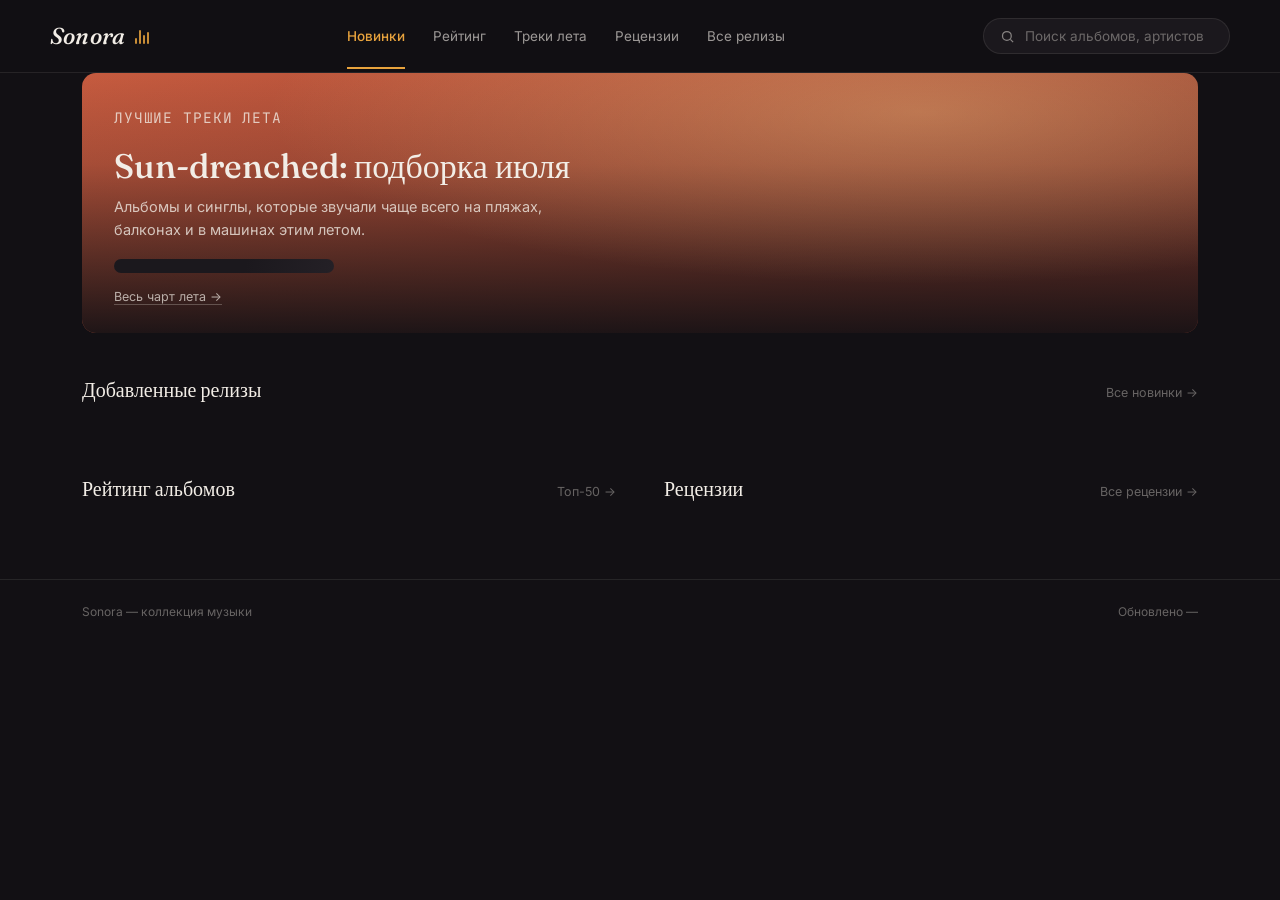
==== index.html @ 5620e212 "Enhance modal structure and click functionality Added a new modal header layout and improved modal f" ====
<!DOCTYPE html>
<html lang="ru">
<head>
<meta charset="UTF-8">
<meta name="viewport" content="width=device-width, initial-scale=1.0">
<title>Sonora — коллекция музыки</title>
<link rel="preconnect" href="https://fonts.googleapis.com">
<link rel="preconnect" href="https://fonts.gstatic.com" crossorigin>
<link href="https://fonts.googleapis.com/css2?family=Fraunces:ital,opsz,wght@0,9..144,400;0,9..144,500;0,9..144,600;1,9..144,500&family=Inter:wght@400;500;600&family=JetBrains+Mono:wght@400;500&display=swap" rel="stylesheet">
<link rel="stylesheet" href="modal.css">
  <style>
  :root{
    --bg: #121014;
    --surface-1: #1b181d;
    --surface-2: #242026;
    --border: rgba(242,237,230,0.09);
    --border-strong: rgba(242,237,230,0.16);
    --text: #f2ede6;
    --text-secondary: rgba(242,237,230,0.62);
    --text-muted: rgba(242,237,230,0.38);
    --accent: #e8a33d;
    --accent-soft: rgba(232,163,61,0.14);
    --coral: linear-gradient(150deg,#c65b3f 0%,#8a3a2c 100%);
    --teal: linear-gradient(150deg,#2f7a72 0%,#1c4a45 100%);
    --pink: linear-gradient(150deg,#b5566f 0%,#732f42 100%);
    --amber: linear-gradient(150deg,#d99a3d 0%,#8c5c1d 100%);
    --green: linear-gradient(150deg,#5c8a4a 0%,#33502a 100%);
    --plum: linear-gradient(150deg,#6b5a9e 0%,#3d3162 100%);
    --radius: 14px;
    --radius-sm: 8px;
  }

  *{box-sizing:border-box;}
  html{scroll-behavior:smooth;}
  body{
    margin:0;
    background:var(--bg);
    color:var(--text);
    font-family:'Inter',sans-serif;
    -webkit-font-smoothing:antialiased;
  }
  a{color:inherit;text-decoration:none;}
  button{font-family:inherit;}
  :focus-visible{outline:2px solid var(--accent); outline-offset:2px; border-radius:4px;}

  .wrap{max-width:1180px;margin:0 auto;padding:0 32px;}

  /* ---------- Header ---------- */
  header{
    position:sticky; top:0; z-index:20;
    background:rgba(18,16,20,0.86);
    backdrop-filter:blur(10px);
    border-bottom:1px solid var(--border);
  }
  .header-inner{
    display:flex; align-items:center; justify-content:space-between;
    padding:18px 0;
  }
  .logo{
    display:flex; align-items:baseline; gap:10px;
  }
  .logo-mark{
    font-family:'Fraunces',serif; font-style:italic; font-weight:500;
    font-size:23px; letter-spacing:0.01em;
  }
  .logo-wave{
    display:flex; align-items:flex-end; gap:2px; height:14px; opacity:0.85;
  }
  .logo-wave span{
    width:2px; background:var(--accent); border-radius:2px;
    animation:wave 1.8s ease-in-out infinite;
  }
  .logo-wave span:nth-child(1){height:40%; animation-delay:0s;}
  .logo-wave span:nth-child(2){height:100%; animation-delay:0.2s;}
  .logo-wave span:nth-child(3){height:65%; animation-delay:0.4s;}
  .logo-wave span:nth-child(4){height:85%; animation-delay:0.6s;}
  @keyframes wave{
    0%,100%{transform:scaleY(0.6);}
    50%{transform:scaleY(1);}
  }
  @media (prefers-reduced-motion:reduce){
    .logo-wave span{animation:none;}
  }

  nav{display:flex; gap:28px;}
  nav a{
    font-size:13.5px; color:var(--text-secondary);
    padding:6px 0; position:relative;
    transition:color 0.2s ease;
  }
  nav a:hover{color:var(--text);}
  nav a.active{color:var(--accent); font-weight:500;}
  nav a.active::after{
    content:''; position:absolute; left:0; right:0; bottom:-19px;
    height:2px; background:var(--accent);
  }

  .search{
    display:flex; align-items:center; gap:8px;
    background:var(--surface-1); border:1px solid var(--border);
    border-radius:999px; padding:8px 16px;
    transition:border-color 0.2s ease;
  }
  .search:focus-within{border-color:var(--border-strong);}
  .search svg{flex-shrink:0; opacity:0.5;}
  .search input{
    border:none; background:none; outline:none;
    color:var(--text); font-family:'Inter',sans-serif; font-size:13.5px;
    width:190px;
  }
  .search input::placeholder{color:var(--text-muted);}

  /* ---------- Hero banner ---------- */
  main{padding:36px 0 80px;}
  .hero{
    position:relative; border-radius:var(--radius); overflow:hidden;
    background:var(--coral);
    min-height:260px;
    display:flex; align-items:flex-end;
    margin-bottom:44px;
  }
  .hero::before{
    content:''; position:absolute; inset:0;
    background:
      radial-gradient(ellipse at 75% 15%, rgba(255,214,140,0.35), transparent 55%),
      linear-gradient(0deg, rgba(18,16,20,0.92) 0%, rgba(18,16,20,0.15) 65%, transparent 100%);
  }
  .hero-content{position:relative; padding:28px 32px; max-width:560px;}
  .eyebrow{
    font-family:'JetBrains Mono',monospace; font-size:11px; letter-spacing:0.06em;
    text-transform:uppercase; color:var(--accent); margin:0 0 10px;
  }
  .hero h1{
    font-family:'Fraunces',serif; font-weight:500; font-size:34px;
    line-height:1.15; margin:0 0 10px;
  }
  .hero p{
    font-size:14.5px; color:rgba(242,237,230,0.78); margin:0 0 18px; line-height:1.55;
  }
  .hero-track-list{
    display:flex; gap:18px; flex-wrap:wrap;
    font-family:'JetBrains Mono',monospace; font-size:11.5px; color:rgba(242,237,230,0.55);
  }
  .hero-track-list button{
    background:none; border:none; color:inherit; font:inherit; cursor:pointer; padding:0;
  }
  .hero-track-list button:hover{color:rgba(242,237,230,0.85);}
  .hero-link{
    display:inline-block; margin-top:16px;
    font-size:12.5px; color:rgba(242,237,230,0.7);
    border-bottom:1px solid rgba(242,237,230,0.25);
    transition:color 0.2s ease, border-color 0.2s ease;
  }
  .hero-link:hover{color:var(--accent); border-color:var(--accent);}

  /* ---------- Section headings ---------- */
  .section-head{
    display:flex; align-items:baseline; justify-content:space-between;
    margin-bottom:18px;
  }
  .section-head h2{
    font-family:'Fraunces',serif; font-weight:500; font-size:20px; margin:0;
  }
  .section-head a{
    font-size:12.5px; color:var(--text-muted);
    border-bottom:1px solid transparent;
  }
  .section-head a:hover{color:var(--text-secondary); border-color:var(--border-strong);}

  /* ---------- New releases grid ---------- */
  .releases{
    display:grid; grid-template-columns:repeat(5,1fr); gap:18px;
    margin-bottom:56px;
  }
  .release-card{
    position:relative; border-radius:var(--radius-sm); overflow:hidden;
    aspect-ratio:1/1.05;
    transition:transform 0.25s ease;
    cursor:pointer; border:none; padding:0; text-align:left; width:100%; display:block;
    background:var(--surface-1);
  }
  .release-card:hover{transform:translateY(-4px);}
  .release-card .cover{position:absolute; inset:0; background-size:cover; background-position:center;}
  .release-card .cover::after{
    content:''; position:absolute; inset:0;
    background:linear-gradient(0deg, rgba(0,0,0,0.75) 0%, transparent 55%);
  }
  .release-meta{
    position:absolute; left:0; right:0; bottom:0; padding:12px 14px; z-index:1;
  }
  .release-meta .title{font-size:13.5px; font-weight:500; margin:0;}
  .release-meta .artist{font-size:11.5px; color:rgba(242,237,230,0.65); margin:2px 0 0;}
  .release-tag{
    position:absolute; top:10px; left:10px; z-index:1;
    font-family:'JetBrains Mono',monospace; font-size:10px; text-transform:uppercase;
    letter-spacing:0.04em; background:rgba(18,16,20,0.55); backdrop-filter:blur(4px);
    padding:3px 8px; border-radius:999px; color:rgba(242,237,230,0.8);
  }

  /* ---------- Two-column: ratings + reviews ---------- */
  .split{display:grid; grid-template-columns:1fr 1fr; gap:48px;}

  .rank-list{list-style:none; margin:0; padding:0;}
  .rank-list li{
    display:flex; align-items:center; gap:14px;
    padding:14px 0; border-bottom:1px solid var(--border);
  }
  .rank-list li:last-child{border-bottom:none;}
  .rank-list li{cursor:pointer;}
  .rank-num{
    font-family:'JetBrains Mono',monospace; font-size:13px; color:var(--text-muted);
    width:20px; flex-shrink:0;
  }
  .rank-info{flex:1; min-width:0;}
  .rank-info .title{font-size:13.5px; font-weight:500; margin:0;}
  .rank-info .artist{font-size:12px; color:var(--text-muted); margin:2px 0 0;}
  .rank-score{
    font-family:'JetBrains Mono',monospace; font-size:13px; color:var(--accent); font-weight:500;
  }

  .review{
    display:flex; gap:16px; padding:16px 0; border-bottom:1px solid var(--border);
    cursor:pointer;
  }
  .review:last-child{border-bottom:none;}
  .review-cover{
    width:76px; height:76px; border-radius:var(--radius-sm); flex-shrink:0;
    background-size:cover; background-position:center;
  }
  .review-body .title{font-size:13.5px; font-weight:500; margin:0 0 6px;}
  .review-body p{
    font-size:12.5px; color:var(--text-secondary); line-height:1.6; margin:0;
  }

  /* ---------- Star rating (0-10 scale, 10 stars) ---------- */
  .stars{display:inline-flex; gap:2px; vertical-align:middle;}
  .stars .star{
    position:relative; width:12px; height:12px; flex-shrink:0;
  }
  .stars .star svg{position:absolute; inset:0; width:100%; height:100%;}
  .stars .star .empty{color:var(--border-strong); fill:none; stroke:currentColor; stroke-width:1.5;}
  .stars .star .fill{color:var(--accent); fill:currentColor; overflow:hidden;
    clip-path:inset(0 calc(100% - var(--fill,0%)) 0 0);
  }
  .stars.lg .star{width:17px; height:17px;}
  .rating-num{font-family:'JetBrains Mono',monospace; font-size:12px; color:var(--text-secondary); margin-left:6px;}

  /* ---------- Loading / empty states ---------- */
  .skeleton{
    background:linear-gradient(100deg, var(--surface-1) 30%, var(--surface-2) 50%, var(--surface-1) 70%);
    background-size:200% 100%;
    animation:shimmer 1.4s ease-in-out infinite;
    border-radius:var(--radius-sm);
  }
  @keyframes shimmer{0%{background-position:200% 0;} 100%{background-position:-200% 0;}}
  @media (prefers-reduced-motion:reduce){.skeleton{animation:none;}}
  .state-msg{
    font-size:13px; color:var(--text-muted); padding:20px 0;
  }
  .state-msg.error{color:#d98a7a;}

  /* ---------- Detail modal ---------- */
  .modal-overlay{
    position:fixed; inset:0; z-index:50; background:rgba(10,9,11,0.7);
    backdrop-filter:blur(4px);
    display:flex; align-items:center; justify-content:center; padding:24px;
    opacity:0; pointer-events:none; transition:opacity 0.2s ease;
  }
  .modal-overlay.open{opacity:1; pointer-events:auto;}
  .modal{
    background:var(--surface-1); border:1px solid var(--border-strong);
    border-radius:var(--radius); max-width:560px; width:100%; max-height:85vh;
    overflow-y:auto; padding:0;
    transform:translateY(12px); transition:transform 0.2s ease;
  }
  .modal-overlay.open .modal{transform:translateY(0);}
  .modal-cover{height:180px; position:relative; background-size:cover; background-position:center;}
  .modal-cover::after{content:''; position:absolute; inset:0; background:linear-gradient(0deg, var(--surface-1) 0%, transparent 60%);}
  .modal-close{
    position:absolute; top:14px; right:14px; z-index:2;
    width:30px; height:30px; border-radius:50%; border:none;
    background:rgba(18,16,20,0.55); color:var(--text); cursor:pointer;
    display:flex; align-items:center; justify-content:center;
  }
  .modal-close:hover{background:rgba(18,16,20,0.8);}
  .modal-body{padding:6px 28px 28px;}
  .modal-tag{
    font-family:'JetBrains Mono',monospace; font-size:10.5px; text-transform:uppercase;
    letter-spacing:0.04em; color:var(--accent);
  }
  .modal-body h3{font-family:'Fraunces',serif; font-weight:500; font-size:24px; margin:6px 0 2px;}
  .modal-artist{font-size:13.5px; color:var(--text-secondary); margin:0 0 14px;}
  .modal-rating{display:flex; align-items:center; margin-bottom:20px;}
  .modal-section-title{
    font-family:'JetBrains Mono',monospace; font-size:11px; text-transform:uppercase;
    letter-spacing:0.05em; color:var(--text-muted); margin:22px 0 10px;
  }
  .modal-review{font-size:13.5px; color:var(--text-secondary); line-height:1.65; margin:0;}
  .track-list{list-style:none; margin:0; padding:0;}
  .track-list li{
    display:flex; align-items:center; gap:12px; padding:9px 0;
    border-bottom:1px solid var(--border); font-size:13px;
  }
  .track-list li:last-child{border-bottom:none;}
  .track-list .num{font-family:'JetBrains Mono',monospace; color:var(--text-muted); width:20px;}
  .track-list .t-title{flex:1;}
  .track-list .dur{font-family:'JetBrains Mono',monospace; color:var(--text-muted); font-size:12px;}

  footer{
    border-top:1px solid var(--border); padding:24px 0; margin-top:60px;
  }
  footer .wrap{
    display:flex; justify-content:space-between; align-items:center;
    font-size:12px; color:var(--text-muted);
  }

  /* ---------- Responsive ---------- */
  @media (max-width:1080px){
    .releases{grid-template-columns:repeat(3,1fr);}
  }
  @media (max-width:920px){
    .releases{grid-template-columns:repeat(2,1fr);}
    .split{grid-template-columns:1fr; gap:36px;}
    nav{display:none;}
    .search input{width:140px;}
    .hero h1{font-size:27px;}
  }
  @media (max-width:560px){
    .wrap{padding:0 18px;}
    .releases{grid-template-columns:repeat(2,1fr); gap:12px;}
    .hero-content{padding:20px;}
  }
</style>
</head>
<body>

<header>
  <div class="wrap header-inner">
    <div class="logo">
      <span class="logo-mark">Sonora</span>
      <span class="logo-wave" aria-hidden="true"><span></span><span></span><span></span><span></span></span>
    </div>
    <nav aria-label="Разделы сайта">
      <a href="#releases" class="active">Новинки</a>
      <a href="#rating">Рейтинг</a>
      <a href="summer.html">Треки лета</a>
      <a href="#reviews">Рецензии</a>
      <a href="releases.html">Все релизы</a>
    </nav>
    <div class="search" role="search">
      <svg width="15" height="15" viewBox="0 0 24 24" fill="none" stroke="currentColor" stroke-width="2"><circle cx="11" cy="11" r="7"/><line x1="21" y1="21" x2="16.65" y2="16.65"/></svg>
      <input type="text" id="search-input" placeholder="Поиск альбомов, артистов" autocomplete="off">
    </div>
  </div>
</header>

<main class="wrap">

  <section class="hero" id="summer">
    <div class="hero-content" id="hero-content">
      <p class="eyebrow">Лучшие треки лета</p>
      <h1>Sun-drenched: подборка июля</h1>
      <p>Альбомы и синглы, которые звучали чаще всего на пляжах, балконах и в машинах этим летом.</p>
      <div class="hero-track-list" id="hero-track-list">
        <span class="skeleton" style="width:220px;height:14px;display:block;"></span>
      </div>
      <a class="hero-link" href="summer.html">Весь чарт лета →</a>
    </div>
  </section>

  <section id="releases">
    <div class="section-head">
      <h2>Добавленные релизы</h2>
      <a href="releases.html" id="all-releases-link">Все новинки →</a>
    </div>
    <div class="releases" id="releases-grid">
      <!-- release cards injected by renderReleaseGrid() -->
    </div>
  </section>

  <section class="split">
    <div id="rating">
      <div class="section-head">
        <h2>Рейтинг альбомов</h2>
        <a href="#">Топ-50 →</a>
      </div>
      <ul class="rank-list" id="rank-list">
        <!-- ranking rows injected by renderRankList() -->
      </ul>
    </div>

    <div id="reviews">
      <div class="section-head">
        <h2>Рецензии</h2>
        <a href="#">Все рецензии →</a>
      </div>
      <div id="reviews-list">
        <!-- review rows injected by renderReviews() -->
      </div>
    </div>
  </section>

</main>

<footer>
  <div class="wrap">
    <span>Sonora — коллекция музыки</span>
    <span id="footer-updated">Обновлено —</span>
  </div>
</footer>

<!-- Detail modal -->
<div class="modal-overlay" id="modal-overlay">
  <div class="modal" role="dialog" aria-modal="true" aria-labelledby="modal-title">
    <button class="modal-close" id="modal-close" aria-label="Закрыть">
      <svg width="14" height="14" viewBox="0 0 24 24" fill="none" stroke="currentColor" stroke-width="2"><line x1="18" y1="6" x2="6" y2="18"/><line x1="6" y1="6" x2="18" y2="18"/></svg>
    </button>

    <!-- Новая шапка: квадратный постер слева, инфо справа -->
    <div class="modal-header-grid" id="modal-header-bg">
      <div class="modal-poster" id="modal-cover"></div>
      <div class="modal-info">
        <p class="modal-tag" id="modal-genre"></p>
        <h3 id="modal-title"></h3>
        <p class="modal-artist" id="modal-artist"></p>
        <div class="modal-rating" id="modal-rating"></div>
      </div>
    </div>

    <div class="modal-body">
      <div id="modal-tracks-section">
        <p class="modal-section-title">Треклист</p>
        <ul class="track-list" id="modal-tracks"></ul>
      </div>
      <div id="modal-review-section">
        <p class="modal-section-title">Рецензия</p>
        <p class="modal-review" id="modal-review"></p>
      </div>
    </div>
  </div>
</div>

<script type="module">
import { createClient } from 'https://esm.sh/@supabase/supabase-js@2';
// 1. Подключаем наш новый модуль
import { initModal, openModal, coverStyle, formatDuration, starsHTML } from './modal.js';

// 2. Инициализируем закрытие по клику/Escape
initModal();

// --- ВАЖНО: Удалите из файла старые реализации функций ---
// - THEME_GRADIENT
// - coverStyle()
// - formatDuration()
// - starsHTML()
// - openModal() / closeModal()
// - обработчики клика по #modal-close, Escape и т.д.

// Anon key is safe to expose client-side as long as RLS policies (schema.sql) only allow public SELECT
const SUPABASE_URL = 'https://xlavseqcmfiqbiheajea.supabase.co';
const SUPABASE_ANON_KEY = 'eyJhbGciOiJIUzI1NiIsInR5cCI6IkpXVCJ9.eyJpc3MiOiJzdXBhYmFzZSIsInJlZiI6InhsYXZzZXFjbWZpcWJpaGVhamVhIiwicm9sZSI6ImFub24iLCJpYXQiOjE3ODQ4OTc2ODgsImV4cCI6MjEwMDQ3MzY4OH0.Biwof0qcafViagViPddujVId4Q6nVguGCkoLJ0urdeE';

const supabase = createClient(SUPABASE_URL, SUPABASE_ANON_KEY);

// Reads from the `release_cards` view defined in schema.sql, which
// already joins artists and aggregates tracks as JSON — one round
// trip per section instead of N+1 queries.
const RELEASE_CARDS_VIEW = 'release_cards';


// In-memory cache of every release fetched so far, keyed by id,
// so the detail modal never needs a second round trip.
const releaseCache = new Map();

function cacheRelease(r){ releaseCache.set(r.id, r); return r; }


// Used in the "new releases" grid; tracklist + review + full rating open in the shared modal
function releaseCardHTML(release){
  return `
    <article class="release-card" data-id="${release.id}" tabindex="0" role="button"
             aria-label="${release.title} — ${release.artist}">
      <div class="cover" style="${coverStyle(release)}"></div>
      <span class="release-tag">${release.genre}</span>
      <div class="release-meta">
        <p class="title">${release.title}</p>
        <p class="artist">${release.artist}</p>
      </div>
    </article>`;
}

function rankRowHTML(release, index){
  return `
    <li data-id="${release.id}" tabindex="0" role="button">
      <span class="rank-num">${String(index + 1).padStart(2,'0')}</span>
      <div class="rank-info">
        <p class="title">${release.title}</p>
        <p class="artist">${release.artist}</p>
      </div>
      <span class="rank-score">${release.rating != null ? release.rating.toFixed(1) : '—'}</span>
    </li>`;
}

function reviewRowHTML(release){
  return `
    <div class="review" data-id="${release.id}" tabindex="0" role="button">
      <div class="review-cover" style="${coverStyle(release)}"></div>
      <div class="review-body">
        <p class="title">${release.title} — ${release.artist}</p>
        <p>${release.review}</p>
      </div>
    </div>`;
}


// Sorted by created_at (when added to the catalog), not release_date (when the album came out)
async function fetchLatestAdded(limit = 5){
  const { data, error } = await supabase
    .from(RELEASE_CARDS_VIEW)
    .select('*')
    .order('created_at', { ascending: false })
    .limit(limit);
  if (error) throw error;
  return data;
}

async function fetchTopRated(limit = 5){
  const { data, error } = await supabase
    .from(RELEASE_CARDS_VIEW)
    .select('*')
    .not('rating', 'is', null)
    .order('rating', { ascending: false })
    .limit(limit);
  if (error) throw error;
  return data;
}

async function fetchReviews(limit = 3){
  const { data, error } = await supabase
    .from(RELEASE_CARDS_VIEW)
    .select('*')
    .not('review', 'is', null)
    .order('release_date', { ascending: false })
    .limit(limit);
  if (error) throw error;
  return data;
}

async function fetchSummerPicks(){
  const { data, error } = await supabase
    .from(RELEASE_CARDS_VIEW)
    .select('*')
    .eq('is_summer_pick', true)
    .order('summer_pick_rank', { ascending: true });
  if (error) throw error;
  return data;
}

async function searchReleases(query){
  if (!query.trim()) return fetchLatestAdded(8);
  const { data, error } = await supabase
    .from(RELEASE_CARDS_VIEW)
    .select('*')
    .or(`title.ilike.%${query}%,artist.ilike.%${query}%`)
    .limit(12);
  if (error) throw error;
  return data;
}

// Render helpers per section, each tolerant of empty/error states
async function renderReleaseGrid(){
  const grid = document.getElementById('releases-grid');
  grid.innerHTML = Array.from({length:5}).map(() =>
    `<div class="skeleton" style="aspect-ratio:1/1.05"></div>`).join('');
  try {
    const releases = await fetchLatestAdded(5);
    releases.forEach(cacheRelease);
    grid.innerHTML = releases.length
      ? releases.map(releaseCardHTML).join('')
      : `<p class="state-msg">Пока нет релизов.</p>`;
  } catch (err){
    console.error(err);
    grid.innerHTML = `<p class="state-msg error">Не удалось загрузить релизы. Проверьте подключение к Supabase.</p>`;
  }
}

async function renderRankList(){
  const list = document.getElementById('rank-list');
  try {
    const releases = await fetchTopRated(5);
    releases.forEach(cacheRelease);
    list.innerHTML = releases.length
      ? releases.map(rankRowHTML).join('')
      : `<li class="state-msg">Пока нет оценённых альбомов.</li>`;
  } catch (err){
    console.error(err);
    list.innerHTML = `<li class="state-msg error">Не удалось загрузить рейтинг.</li>`;
  }
}

async function renderReviews(){
  const container = document.getElementById('reviews-list');
  try {
    const releases = await fetchReviews(3);
    releases.forEach(cacheRelease);
    container.innerHTML = releases.length
      ? releases.map(reviewRowHTML).join('')
      : `<p class="state-msg">Рецензий пока нет.</p>`;
  } catch (err){
    console.error(err);
    container.innerHTML = `<p class="state-msg error">Не удалось загрузить рецензии.</p>`;
  }
}

async function renderHero(){
  const list = document.getElementById('hero-track-list');
  try {
    const picks = await fetchSummerPicks();
    picks.forEach(cacheRelease);
    if (!picks.length){
      list.innerHTML = `<span class="state-msg">Подборка ещё формируется.</span>`;
      return;
    }
    const shown = picks.slice(0, 3);
    const rest = picks.length - shown.length;
    list.innerHTML = shown.map((p, i) =>
      `<button data-id="${p.id}">${String(i+1).padStart(2,'0')} ${p.summer_pick_label || p.title}</button>`
    ).join('') + (rest > 0 ? `<span>+${rest} трек${rest === 1 ? '' : 'ов'}</span>` : '');
  } catch (err){
    console.error(err);
    list.innerHTML = `<span class="state-msg error">Не удалось загрузить подборку.</span>`;
  }
}

// Re-renders the new-releases grid against query results
let searchDebounce;
document.getElementById('search-input').addEventListener('input', (e) => {
  clearTimeout(searchDebounce);
  const query = e.target.value;
  searchDebounce = setTimeout(async () => {
    const grid = document.getElementById('releases-grid');
    grid.innerHTML = Array.from({length:5}).map(() =>
      `<div class="skeleton" style="aspect-ratio:1/1.05"></div>`).join('');
    try {
      const results = await searchReleases(query);
      results.forEach(cacheRelease);
      document.querySelector('#releases .section-head h2').textContent =
        query.trim() ? `Результаты: «${query}»` : 'Добавленные релизы';
      grid.innerHTML = results.length
        ? results.map(releaseCardHTML).join('')
        : `<p class="state-msg">Ничего не найдено.</p>`;
    } catch (err){
      console.error(err);
      grid.innerHTML = `<p class="state-msg error">Ошибка поиска.</p>`;
    }
  }, 300);
});

// Boot: fetch every section in parallel
document.getElementById('footer-updated').textContent =
  `Обновлено ${new Date().toLocaleDateString('ru-RU', { day:'numeric', month:'long', year:'numeric' })}`;

Promise.all([
  renderHero(),
  renderReleaseGrid(),
  renderRankList(),
  renderReviews(),
]);
  // Открытие модального окна при клике на любой элемент с data-id
document.addEventListener('click', (e) => {
  const el = e.target.closest('[data-id]');
  if (!el) return;
  const release = releaseCache.get(el.dataset.id);
  if (release) openModal(release);
});
</script>

</body>
</html>
---- modal.css ----
/* modal.css — общие стили модального окна Sonora */

.modal-overlay {
  position: fixed; inset: 0; z-index: 50;
  background: rgba(10, 9, 11, 0.7);
  backdrop-filter: blur(4px);
  display: flex; align-items: center; justify-content: center; padding: 24px;
  opacity: 0; pointer-events: none; transition: opacity 0.2s ease;
}
.modal-overlay.open { opacity: 1; pointer-events: auto; }

.modal {
  background: var(--surface-1); border: 1px solid var(--border-strong);
  border-radius: var(--radius); max-width: 560px; width: 100%; max-height: 85vh;
  overflow-y: auto; padding: 0;
  transform: translateY(12px); transition: transform 0.2s ease;
}
.modal-overlay.open .modal { transform: translateY(0); }

/* Шапка в две колонки */
.modal-header-grid {
  display: flex; align-items: flex-end; gap: 24px;
  padding: 32px 28px 24px 28px; position: relative;
  background-size: cover; background-position: center;
  border-bottom: 1px solid var(--border);
}
.modal-header-grid::after {
  content: ''; position: absolute; inset: 0;
  background: linear-gradient(180deg, rgba(27,24,29,0.85) 0%, rgba(27,24,29,0.98) 100%);
  z-index: 0;
}
.modal-poster {
  width: 180px; height: 180px; border-radius: var(--radius-sm);
  flex-shrink: 0; background-size: cover; background-position: center;
  box-shadow: 0 8px 24px rgba(0,0,0,0.5); position: relative; z-index: 1;
}
.modal-info { position: relative; z-index: 1; display: flex; flex-direction: column; }

.modal-close {
  position: absolute; top: 14px; right: 14px; z-index: 10;
  width: 30px; height: 30px; border-radius: 50%; border: none;
  background: rgba(18,16,20,0.55); color: var(--text); cursor: pointer;
  display: flex; align-items: center; justify-content: center;
}
.modal-close:hover { background: rgba(18,16,20,0.8); }

.modal-body { padding: 10px 28px 28px; }
.modal-tag {
  font-family: 'JetBrains Mono', monospace; font-size: 10.5px;
  text-transform: uppercase; letter-spacing: 0.04em; color: var(--accent);
}
.modal-body h3 { font-family: 'Fraunces', serif; font-weight: 500; font-size: 24px; margin: 6px 0 2px; }
.modal-artist { font-size: 13.5px; color: var(--text-secondary); margin: 0 0 14px; }
.modal-rating { display: flex; align-items: center; margin-bottom: 20px; }
.modal-section-title {
  font-family: 'JetBrains Mono', monospace; font-size: 11px;
  text-transform: uppercase; letter-spacing: 0.05em; color: var(--text-muted); margin: 22px 0 10px;
}
.modal-review { font-size: 13.5px; color: var(--text-secondary); line-height: 1.65; margin: 0; }

.track-list { list-style: none; margin: 0; padding: 0; }
.track-list li {
  display: flex; align-items: center; gap: 12px; padding: 9px 0;
  border-bottom: 1px solid var(--border); font-size: 13px;
}
.track-list li:last-child { border-bottom: none; }
.track-list .num { font-family: 'JetBrains Mono', monospace; color: var(--text-muted); width: 20px; }
.track-list .t-title { flex: 1; }
.track-list .dur { font-family: 'JetBrains Mono', monospace; color: var(--text-muted); font-size: 12px; }

@media (max-width: 600px) {
  .modal-header-grid { flex-direction: column; align-items: center; text-align: center; padding: 36px 20px 20px; }
  .modal-poster { width: 160px; height: 160px; }
  .modal-rating { justify-content: center; }
}
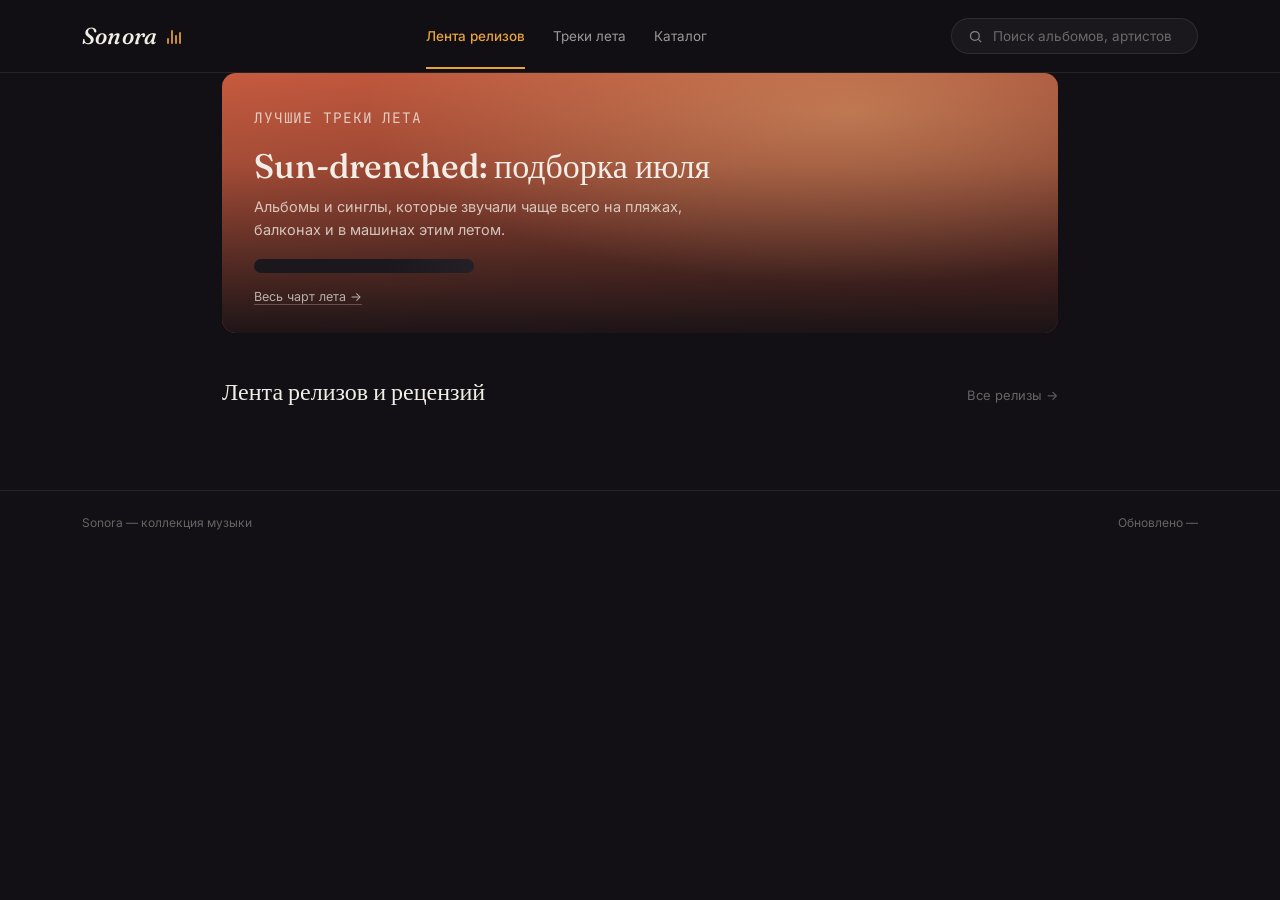
==== commit bd28327f: "Refactor blog feed layout and styles Updated layout styles for blog feed and modified HTML structure" ====
--- a/index.html
+++ b/index.html
@@ -1,6 +1,7 @@
 <!DOCTYPE html>
 <html lang="ru">
 <head>
+<link rel="icon" href="data:image/svg+xml,<svg xmlns='http://www.w3.org/2000/svg' viewBox='0 0 100 100'><text x='50' y='75' font-size='80' font-family='Georgia,serif' font-weight='bold' fill='%2334D399' text-anchor='middle'>S</text></svg>">
 <meta charset="UTF-8">
 <meta name="viewport" content="width=device-width, initial-scale=1.0">
 <title>Sonora — коллекция музыки</title>
@@ -8,7 +9,7 @@
 <link rel="preconnect" href="https://fonts.gstatic.com" crossorigin>
 <link href="https://fonts.googleapis.com/css2?family=Fraunces:ital,opsz,wght@0,9..144,400;0,9..144,500;0,9..144,600;1,9..144,500&family=Inter:wght@400;500;600&family=JetBrains+Mono:wght@400;500&display=swap" rel="stylesheet">
 <link rel="stylesheet" href="modal.css">
-  <style>
+<style>
   :root{
     --bg: #121014;
     --surface-1: #1b181d;
@@ -43,7 +44,7 @@
   button{font-family:inherit;}
   :focus-visible{outline:2px solid var(--accent); outline-offset:2px; border-radius:4px;}
 
-  .wrap{max-width:1180px;margin:0 auto;padding:0 32px;}
+  .wrap{max-width:900px;margin:0 auto;padding:0 32px;} /* Сузили контейнер для комфортного чтения блога */
 
   /* ---------- Header ---------- */
   header{
@@ -54,7 +55,7 @@
   }
   .header-inner{
     display:flex; align-items:center; justify-content:space-between;
-    padding:18px 0;
+    padding:18px 0; max-width:1180px; margin:0 auto; padding-left:32px; padding-right:32px;
   }
   .logo{
     display:flex; align-items:baseline; gap:10px;
@@ -156,83 +157,63 @@
   /* ---------- Section headings ---------- */
   .section-head{
     display:flex; align-items:baseline; justify-content:space-between;
-    margin-bottom:18px;
+    margin-bottom:24px;
   }
   .section-head h2{
-    font-family:'Fraunces',serif; font-weight:500; font-size:20px; margin:0;
+    font-family:'Fraunces',serif; font-weight:500; font-size:24px; margin:0;
   }
   .section-head a{
-    font-size:12.5px; color:var(--text-muted);
+    font-size:13px; color:var(--text-muted);
     border-bottom:1px solid transparent;
   }
   .section-head a:hover{color:var(--text-secondary); border-color:var(--border-strong);}
 
-  /* ---------- New releases grid ---------- */
-  .releases{
-    display:grid; grid-template-columns:repeat(5,1fr); gap:18px;
-    margin-bottom:56px;
-  }
-  .release-card{
-    position:relative; border-radius:var(--radius-sm); overflow:hidden;
-    aspect-ratio:1/1.05;
-    transition:transform 0.25s ease;
-    cursor:pointer; border:none; padding:0; text-align:left; width:100%; display:block;
-    background:var(--surface-1);
-  }
-  .release-card:hover{transform:translateY(-4px);}
-  .release-card .cover{position:absolute; inset:0; background-size:cover; background-position:center;}
-  .release-card .cover::after{
-    content:''; position:absolute; inset:0;
-    background:linear-gradient(0deg, rgba(0,0,0,0.75) 0%, transparent 55%);
-  }
-  .release-meta{
-    position:absolute; left:0; right:0; bottom:0; padding:12px 14px; z-index:1;
-  }
-  .release-meta .title{font-size:13.5px; font-weight:500; margin:0;}
-  .release-meta .artist{font-size:11.5px; color:rgba(242,237,230,0.65); margin:2px 0 0;}
-  .release-tag{
-    position:absolute; top:10px; left:10px; z-index:1;
-    font-family:'JetBrains Mono',monospace; font-size:10px; text-transform:uppercase;
-    letter-spacing:0.04em; background:rgba(18,16,20,0.55); backdrop-filter:blur(4px);
-    padding:3px 8px; border-radius:999px; color:rgba(242,237,230,0.8);
-  }
-
-  /* ---------- Two-column: ratings + reviews ---------- */
-  .split{display:grid; grid-template-columns:1fr 1fr; gap:48px;}
-
-  .rank-list{list-style:none; margin:0; padding:0;}
-  .rank-list li{
-    display:flex; align-items:center; gap:14px;
-    padding:14px 0; border-bottom:1px solid var(--border);
-  }
-  .rank-list li:last-child{border-bottom:none;}
-  .rank-list li{cursor:pointer;}
-  .rank-num{
-    font-family:'JetBrains Mono',monospace; font-size:13px; color:var(--text-muted);
-    width:20px; flex-shrink:0;
-  }
-  .rank-info{flex:1; min-width:0;}
-  .rank-info .title{font-size:13.5px; font-weight:500; margin:0;}
-  .rank-info .artist{font-size:12px; color:var(--text-muted); margin:2px 0 0;}
-  .rank-score{
-    font-family:'JetBrains Mono',monospace; font-size:13px; color:var(--accent); font-weight:500;
-  }
-
-  .review{
-    display:flex; gap:16px; padding:16px 0; border-bottom:1px solid var(--border);
-    cursor:pointer;
-  }
-  .review:last-child{border-bottom:none;}
-  .review-cover{
-    width:76px; height:76px; border-radius:var(--radius-sm); flex-shrink:0;
-    background-size:cover; background-position:center;
-  }
-  .review-body .title{font-size:13.5px; font-weight:500; margin:0 0 6px;}
-  .review-body p{
-    font-size:12.5px; color:var(--text-secondary); line-height:1.6; margin:0;
-  }
-
-  /* ---------- Star rating (0-10 scale, 10 stars) ---------- */
+  /* ---------- FEED LAYAOUT (BLOG STYLE) ---------- */
+  .feed {
+    display: flex; flex-direction: column; gap: 24px;
+    margin-bottom: 56px;
+  }
+  .feed-post {
+    display: flex; gap: 28px; background: var(--surface-1);
+    border: 1px solid var(--border); border-radius: var(--radius);
+    padding: 24px; cursor: pointer; transition: transform 0.2s ease, border-color 0.2s ease;
+    text-align: left;
+  }
+  .feed-post:hover {
+    transform: translateY(-2px); border-color: var(--border-strong);
+  }
+  .post-cover {
+    width: 200px; height: 200px; flex-shrink: 0;
+    border-radius: var(--radius-sm); background-size: cover; background-position: center;
+    border: 1px solid rgba(255,255,255,0.05);
+  }
+  .post-content {
+    flex: 1; min-width: 0; display: flex; flex-direction: column;
+  }
+  .post-header {
+    display: flex; justify-content: space-between; align-items: center; margin-bottom: 12px;
+  }
+  .post-genre {
+    font-family: 'JetBrains Mono', monospace; font-size: 11px;
+    text-transform: uppercase; letter-spacing: 0.05em; color: var(--accent);
+  }
+  .post-title {
+    font-family: 'Fraunces', serif; font-size: 24px; font-weight: 500; margin: 0 0 4px;
+  }
+  .post-artist {
+    font-size: 14px; color: rgba(242,237,230,0.65); margin: 0 0 16px;
+  }
+  .post-review {
+    font-size: 14px; line-height: 1.6; color: var(--text-secondary); margin: 0;
+    /* Обрезаем текст до 4-х строк для превью */
+    display: -webkit-box; -webkit-line-clamp: 4; -webkit-box-orient: vertical; overflow: hidden;
+  }
+  .post-footer-btn {
+    margin-top: auto; padding-top: 16px;
+    font-size: 13px; color: var(--text-muted); font-weight: 500;
+  }
+
+  /* ---------- Star rating ---------- */
   .stars{display:inline-flex; gap:2px; vertical-align:middle;}
   .stars .star{
     position:relative; width:12px; height:12px; flex-shrink:0;
@@ -255,7 +236,7 @@
   @keyframes shimmer{0%{background-position:200% 0;} 100%{background-position:-200% 0;}}
   @media (prefers-reduced-motion:reduce){.skeleton{animation:none;}}
   .state-msg{
-    font-size:13px; color:var(--text-muted); padding:20px 0;
+    font-size:14px; color:var(--text-muted); padding:20px 0; text-align: center;
   }
   .state-msg.error{color:#d98a7a;}
 
@@ -311,41 +292,36 @@
   }
   footer .wrap{
     display:flex; justify-content:space-between; align-items:center;
-    font-size:12px; color:var(--text-muted);
+    font-size:12px; color:var(--text-muted); max-width: 1180px;
   }
 
   /* ---------- Responsive ---------- */
-  @media (max-width:1080px){
-    .releases{grid-template-columns:repeat(3,1fr);}
-  }
   @media (max-width:920px){
-    .releases{grid-template-columns:repeat(2,1fr);}
-    .split{grid-template-columns:1fr; gap:36px;}
     nav{display:none;}
     .search input{width:140px;}
     .hero h1{font-size:27px;}
   }
-  @media (max-width:560px){
+  @media (max-width:600px){
     .wrap{padding:0 18px;}
-    .releases{grid-template-columns:repeat(2,1fr); gap:12px;}
     .hero-content{padding:20px;}
+    
+    .feed-post { flex-direction: column; padding: 16px; gap: 16px; }
+    .post-cover { width: 100%; height: auto; aspect-ratio: 1/1; }
   }
 </style>
 </head>
 <body>
 
 <header>
-  <div class="wrap header-inner">
+  <div class="header-inner">
     <div class="logo">
       <span class="logo-mark">Sonora</span>
       <span class="logo-wave" aria-hidden="true"><span></span><span></span><span></span><span></span></span>
     </div>
     <nav aria-label="Разделы сайта">
-      <a href="#releases" class="active">Новинки</a>
-      <a href="#rating">Рейтинг</a>
+      <a href="#releases" class="active">Лента релизов</a>
       <a href="summer.html">Треки лета</a>
-      <a href="#reviews">Рецензии</a>
-      <a href="releases.html">Все релизы</a>
+      <a href="releases.html">Каталог</a>
     </nav>
     <div class="search" role="search">
       <svg width="15" height="15" viewBox="0 0 24 24" fill="none" stroke="currentColor" stroke-width="2"><circle cx="11" cy="11" r="7"/><line x1="21" y1="21" x2="16.65" y2="16.65"/></svg>
@@ -370,33 +346,12 @@
 
   <section id="releases">
     <div class="section-head">
-      <h2>Добавленные релизы</h2>
-      <a href="releases.html" id="all-releases-link">Все новинки →</a>
-    </div>
-    <div class="releases" id="releases-grid">
-      <!-- release cards injected by renderReleaseGrid() -->
-    </div>
-  </section>
-
-  <section class="split">
-    <div id="rating">
-      <div class="section-head">
-        <h2>Рейтинг альбомов</h2>
-        <a href="#">Топ-50 →</a>
-      </div>
-      <ul class="rank-list" id="rank-list">
-        <!-- ranking rows injected by renderRankList() -->
-      </ul>
-    </div>
-
-    <div id="reviews">
-      <div class="section-head">
-        <h2>Рецензии</h2>
-        <a href="#">Все рецензии →</a>
-      </div>
-      <div id="reviews-list">
-        <!-- review rows injected by renderReviews() -->
-      </div>
+      <h2>Лента релизов и рецензий</h2>
+      <a href="releases.html" id="all-releases-link">Все релизы →</a>
+    </div>
+    <!-- Сетка заменена на вертикальную ленту -->
+    <div class="feed" id="releases-grid">
+      <!-- feed posts injected by renderReleaseGrid() -->
     </div>
   </section>
 
@@ -416,7 +371,6 @@
       <svg width="14" height="14" viewBox="0 0 24 24" fill="none" stroke="currentColor" stroke-width="2"><line x1="18" y1="6" x2="6" y2="18"/><line x1="6" y1="6" x2="18" y2="18"/></svg>
     </button>
 
-    <!-- Новая шапка: квадратный постер слева, инфо справа -->
     <div class="modal-header-grid" id="modal-header-bg">
       <div class="modal-poster" id="modal-cover"></div>
       <div class="modal-info">
@@ -442,105 +396,50 @@
 
 <script type="module">
 import { createClient } from 'https://esm.sh/@supabase/supabase-js@2';
-// 1. Подключаем наш новый модуль
 import { initModal, openModal, coverStyle, formatDuration, starsHTML } from './modal.js';
 
-// 2. Инициализируем закрытие по клику/Escape
 initModal();
 
-// --- ВАЖНО: Удалите из файла старые реализации функций ---
-// - THEME_GRADIENT
-// - coverStyle()
-// - formatDuration()
-// - starsHTML()
-// - openModal() / closeModal()
-// - обработчики клика по #modal-close, Escape и т.д.
-
-// Anon key is safe to expose client-side as long as RLS policies (schema.sql) only allow public SELECT
 const SUPABASE_URL = 'https://xlavseqcmfiqbiheajea.supabase.co';
 const SUPABASE_ANON_KEY = 'eyJhbGciOiJIUzI1NiIsInR5cCI6IkpXVCJ9.eyJpc3MiOiJzdXBhYmFzZSIsInJlZiI6InhsYXZzZXFjbWZpcWJpaGVhamVhIiwicm9sZSI6ImFub24iLCJpYXQiOjE3ODQ4OTc2ODgsImV4cCI6MjEwMDQ3MzY4OH0.Biwof0qcafViagViPddujVId4Q6nVguGCkoLJ0urdeE';
 
 const supabase = createClient(SUPABASE_URL, SUPABASE_ANON_KEY);
-
-// Reads from the `release_cards` view defined in schema.sql, which
-// already joins artists and aggregates tracks as JSON — one round
-// trip per section instead of N+1 queries.
 const RELEASE_CARDS_VIEW = 'release_cards';
-
-
-// In-memory cache of every release fetched so far, keyed by id,
-// so the detail modal never needs a second round trip.
 const releaseCache = new Map();
 
 function cacheRelease(r){ releaseCache.set(r.id, r); return r; }
 
-
-// Used in the "new releases" grid; tracklist + review + full rating open in the shared modal
-function releaseCardHTML(release){
+// Рендеринг поста в стиле блога
+function feedPostHTML(release){
+  // Очищаем текст рецензии от тегов [img], чтобы они не ломали верстку превью
+  const plainReview = release.review ? release.review.replace(/\[img\].*?\[\/img\]/gi, '[Картинка]') : 'Без рецензии...';
+  
   return `
-    <article class="release-card" data-id="${release.id}" tabindex="0" role="button"
-             aria-label="${release.title} — ${release.artist}">
-      <div class="cover" style="${coverStyle(release)}"></div>
-      <span class="release-tag">${release.genre}</span>
-      <div class="release-meta">
-        <p class="title">${release.title}</p>
-        <p class="artist">${release.artist}</p>
+    <article class="feed-post" data-id="${release.id}" tabindex="0" role="button" aria-label="${release.title}">
+      <div class="post-cover" style="${coverStyle(release)}"></div>
+      
+      <div class="post-content">
+        <div class="post-header">
+          <span class="post-genre">${release.genre || 'Музыка'}</span>
+          ${release.rating ? `<div class="post-rating">${starsHTML(release.rating)} <span class="rating-num">${release.rating.toFixed(1)}</span></div>` : ''}
+        </div>
+        
+        <h3 class="post-title">${release.title}</h3>
+        <p class="post-artist">${release.artist}</p>
+        <p class="post-review">${plainReview}</p>
+        
+        <div class="post-footer-btn">Читать полностью и смотреть треклист →</div>
       </div>
     </article>`;
 }
 
-function rankRowHTML(release, index){
-  return `
-    <li data-id="${release.id}" tabindex="0" role="button">
-      <span class="rank-num">${String(index + 1).padStart(2,'0')}</span>
-      <div class="rank-info">
-        <p class="title">${release.title}</p>
-        <p class="artist">${release.artist}</p>
-      </div>
-      <span class="rank-score">${release.rating != null ? release.rating.toFixed(1) : '—'}</span>
-    </li>`;
-}
-
-function reviewRowHTML(release){
-  return `
-    <div class="review" data-id="${release.id}" tabindex="0" role="button">
-      <div class="review-cover" style="${coverStyle(release)}"></div>
-      <div class="review-body">
-        <p class="title">${release.title} — ${release.artist}</p>
-        <p>${release.review}</p>
-      </div>
-    </div>`;
-}
-
-
-// Sorted by created_at (when added to the catalog), not release_date (when the album came out)
-async function fetchLatestAdded(limit = 5){
+
+// Увеличили лимит до 10, так как это лента
+async function fetchLatestAdded(limit = 10){
   const { data, error } = await supabase
     .from(RELEASE_CARDS_VIEW)
     .select('*')
     .order('created_at', { ascending: false })
-    .limit(limit);
-  if (error) throw error;
-  return data;
-}
-
-async function fetchTopRated(limit = 5){
-  const { data, error } = await supabase
-    .from(RELEASE_CARDS_VIEW)
-    .select('*')
-    .not('rating', 'is', null)
-    .order('rating', { ascending: false })
-    .limit(limit);
-  if (error) throw error;
-  return data;
-}
-
-async function fetchReviews(limit = 3){
-  const { data, error } = await supabase
-    .from(RELEASE_CARDS_VIEW)
-    .select('*')
-    .not('review', 'is', null)
-    .order('release_date', { ascending: false })
     .limit(limit);
   if (error) throw error;
   return data;
@@ -557,58 +456,30 @@
 }
 
 async function searchReleases(query){
-  if (!query.trim()) return fetchLatestAdded(8);
+  if (!query.trim()) return fetchLatestAdded(10);
   const { data, error } = await supabase
     .from(RELEASE_CARDS_VIEW)
     .select('*')
     .or(`title.ilike.%${query}%,artist.ilike.%${query}%`)
-    .limit(12);
+    .limit(10);
   if (error) throw error;
   return data;
 }
 
-// Render helpers per section, each tolerant of empty/error states
 async function renderReleaseGrid(){
-  const grid = document.getElementById('releases-grid');
-  grid.innerHTML = Array.from({length:5}).map(() =>
-    `<div class="skeleton" style="aspect-ratio:1/1.05"></div>`).join('');
+  const feed = document.getElementById('releases-grid');
+  // Временный скелетон
+  feed.innerHTML = Array.from({length:3}).map(() =>
+    `<div class="skeleton" style="width:100%; height: 250px; margin-bottom: 24px; border-radius: var(--radius);"></div>`).join('');
   try {
-    const releases = await fetchLatestAdded(5);
+    const releases = await fetchLatestAdded(10);
     releases.forEach(cacheRelease);
-    grid.innerHTML = releases.length
-      ? releases.map(releaseCardHTML).join('')
+    feed.innerHTML = releases.length
+      ? releases.map(feedPostHTML).join('')
       : `<p class="state-msg">Пока нет релизов.</p>`;
   } catch (err){
     console.error(err);
-    grid.innerHTML = `<p class="state-msg error">Не удалось загрузить релизы. Проверьте подключение к Supabase.</p>`;
-  }
-}
-
-async function renderRankList(){
-  const list = document.getElementById('rank-list');
-  try {
-    const releases = await fetchTopRated(5);
-    releases.forEach(cacheRelease);
-    list.innerHTML = releases.length
-      ? releases.map(rankRowHTML).join('')
-      : `<li class="state-msg">Пока нет оценённых альбомов.</li>`;
-  } catch (err){
-    console.error(err);
-    list.innerHTML = `<li class="state-msg error">Не удалось загрузить рейтинг.</li>`;
-  }
-}
-
-async function renderReviews(){
-  const container = document.getElementById('reviews-list');
-  try {
-    const releases = await fetchReviews(3);
-    releases.forEach(cacheRelease);
-    container.innerHTML = releases.length
-      ? releases.map(reviewRowHTML).join('')
-      : `<p class="state-msg">Рецензий пока нет.</p>`;
-  } catch (err){
-    console.error(err);
-    container.innerHTML = `<p class="state-msg error">Не удалось загрузить рецензии.</p>`;
+    feed.innerHTML = `<p class="state-msg error">Не удалось загрузить ленту релизов. Проверьте подключение к Supabase.</p>`;
   }
 }
 
@@ -632,41 +503,39 @@
   }
 }
 
-// Re-renders the new-releases grid against query results
+// Поиск по ленте
 let searchDebounce;
 document.getElementById('search-input').addEventListener('input', (e) => {
   clearTimeout(searchDebounce);
   const query = e.target.value;
   searchDebounce = setTimeout(async () => {
-    const grid = document.getElementById('releases-grid');
-    grid.innerHTML = Array.from({length:5}).map(() =>
-      `<div class="skeleton" style="aspect-ratio:1/1.05"></div>`).join('');
+    const feed = document.getElementById('releases-grid');
+    feed.innerHTML = Array.from({length:3}).map(() =>
+      `<div class="skeleton" style="width:100%; height: 250px; margin-bottom: 24px; border-radius: var(--radius);"></div>`).join('');
     try {
       const results = await searchReleases(query);
       results.forEach(cacheRelease);
       document.querySelector('#releases .section-head h2').textContent =
-        query.trim() ? `Результаты: «${query}»` : 'Добавленные релизы';
-      grid.innerHTML = results.length
-        ? results.map(releaseCardHTML).join('')
+        query.trim() ? `Результаты: «${query}»` : 'Лента релизов и рецензий';
+      feed.innerHTML = results.length
+        ? results.map(feedPostHTML).join('')
         : `<p class="state-msg">Ничего не найдено.</p>`;
     } catch (err){
       console.error(err);
-      grid.innerHTML = `<p class="state-msg error">Ошибка поиска.</p>`;
+      feed.innerHTML = `<p class="state-msg error">Ошибка поиска.</p>`;
     }
   }, 300);
 });
 
-// Boot: fetch every section in parallel
 document.getElementById('footer-updated').textContent =
   `Обновлено ${new Date().toLocaleDateString('ru-RU', { day:'numeric', month:'long', year:'numeric' })}`;
 
 Promise.all([
   renderHero(),
   renderReleaseGrid(),
-  renderRankList(),
-  renderReviews(),
 ]);
-  // Открытие модального окна при клике на любой элемент с data-id
+
+// Открытие модального окна при клике на пост ленты
 document.addEventListener('click', (e) => {
   const el = e.target.closest('[data-id]');
   if (!el) return;
--- a/modal.css
+++ b/modal.css
@@ -22,13 +22,22 @@
   display: flex; align-items: flex-end; gap: 24px;
   padding: 32px 28px 24px 28px; position: relative;
   background-size: cover; background-position: center;
-  border-bottom: 1px solid var(--border);
+  border-bottom: none; /* <-- 1. УБИРАЕМ РАЗДЕЛИТЕЛЬНУЮ ЛИНИЮ */
+  overflow: hidden;    /* <-- Добавляем, чтобы фон аккуратно вписывался в углы */
 }
+
 .modal-header-grid::after {
   content: ''; position: absolute; inset: 0;
-  background: linear-gradient(180deg, rgba(27,24,29,0.85) 0%, rgba(27,24,29,0.98) 100%);
+  /* 2. ПЛАВНОЕ ЗАТЕМНЕНИЕ: от полупрозрачного сверху к 100% цвету фона (--surface-1) внизу */
+  background: linear-gradient(
+    180deg, 
+    rgba(27, 24, 29, 0.80) 0%, 
+    rgba(27, 24, 29, 0.95) 75%, 
+    var(--surface-1) 100%
+  );
   z-index: 0;
 }
+
 .modal-poster {
   width: 180px; height: 180px; border-radius: var(--radius-sm);
   flex-shrink: 0; background-size: cover; background-position: center;
@@ -44,7 +53,7 @@
 }
 .modal-close:hover { background: rgba(18,16,20,0.8); }
 
-.modal-body { padding: 10px 28px 28px; }
+.modal-body { padding: 8px 28px 28px; }
 .modal-tag {
   font-family: 'JetBrains Mono', monospace; font-size: 10.5px;
   text-transform: uppercase; letter-spacing: 0.04em; color: var(--accent);
@@ -72,4 +81,4 @@
   .modal-header-grid { flex-direction: column; align-items: center; text-align: center; padding: 36px 20px 20px; }
   .modal-poster { width: 160px; height: 160px; }
   .modal-rating { justify-content: center; }
-}+}
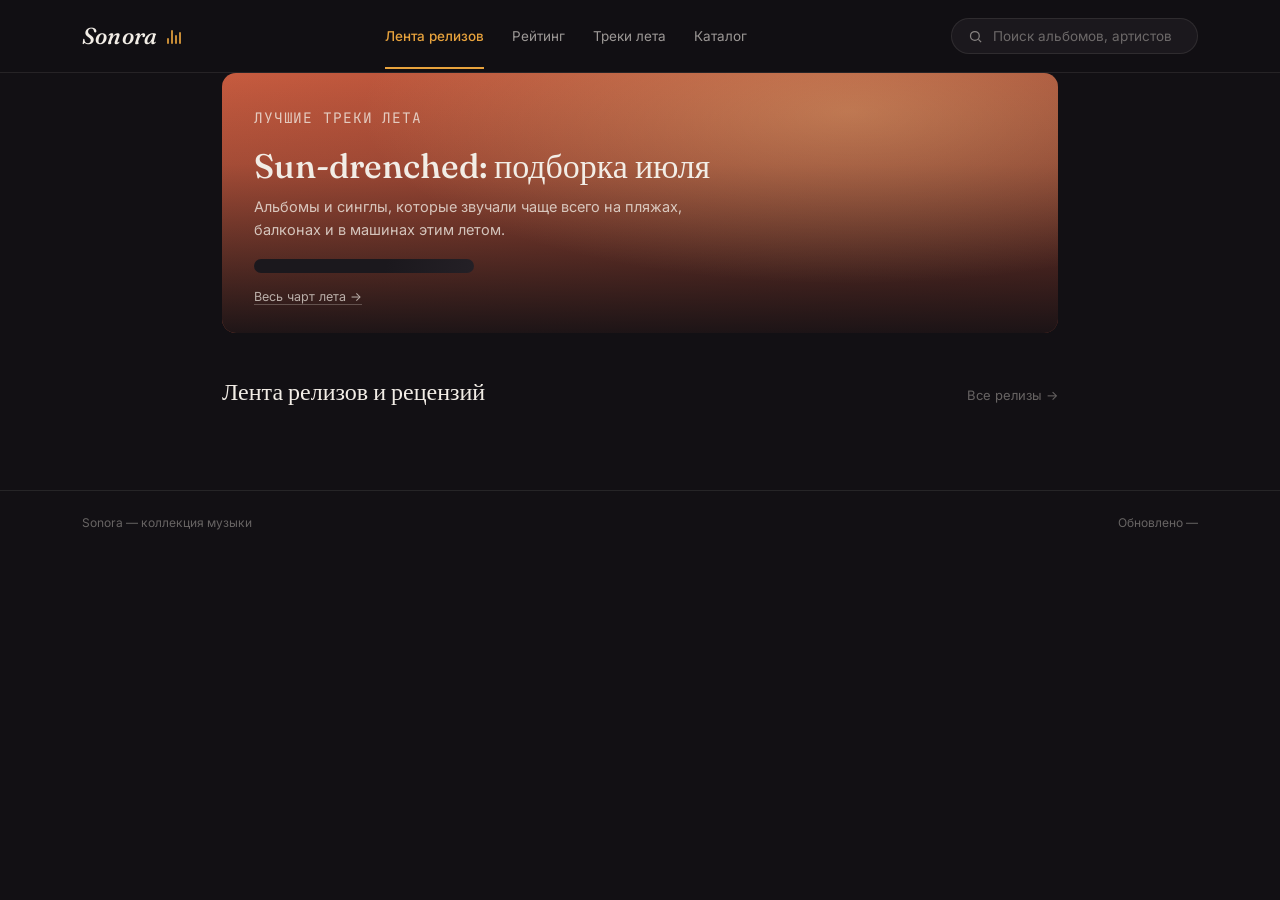
==== commit b86fff16: "Fix navigation link and simplify rating display Updated navigation link and modified rating display." ====
--- a/index.html
+++ b/index.html
@@ -319,7 +319,8 @@
       <span class="logo-wave" aria-hidden="true"><span></span><span></span><span></span><span></span></span>
     </div>
     <nav aria-label="Разделы сайта">
-      <a href="#releases" class="active">Лента релизов</a>
+      <a href="index.html" class="active">Лента релизов</a>
+      <a href="rating.html">Рейтинг</a> <!-- ДОБАВИЛИ ССЫЛКУ -->
       <a href="summer.html">Треки лета</a>
       <a href="releases.html">Каталог</a>
     </nav>
@@ -421,8 +422,7 @@
       <div class="post-content">
         <div class="post-header">
           <span class="post-genre">${release.genre || 'Музыка'}</span>
-          ${release.rating ? `<div class="post-rating">${starsHTML(release.rating)} <span class="rating-num">${release.rating.toFixed(1)}</span></div>` : ''}
-        </div>
+          ${release.rating ? `<div class="post-rating">${starsHTML(release.rating)}</div>` : ''}        </div>
         
         <h3 class="post-title">${release.title}</h3>
         <p class="post-artist">${release.artist}</p>
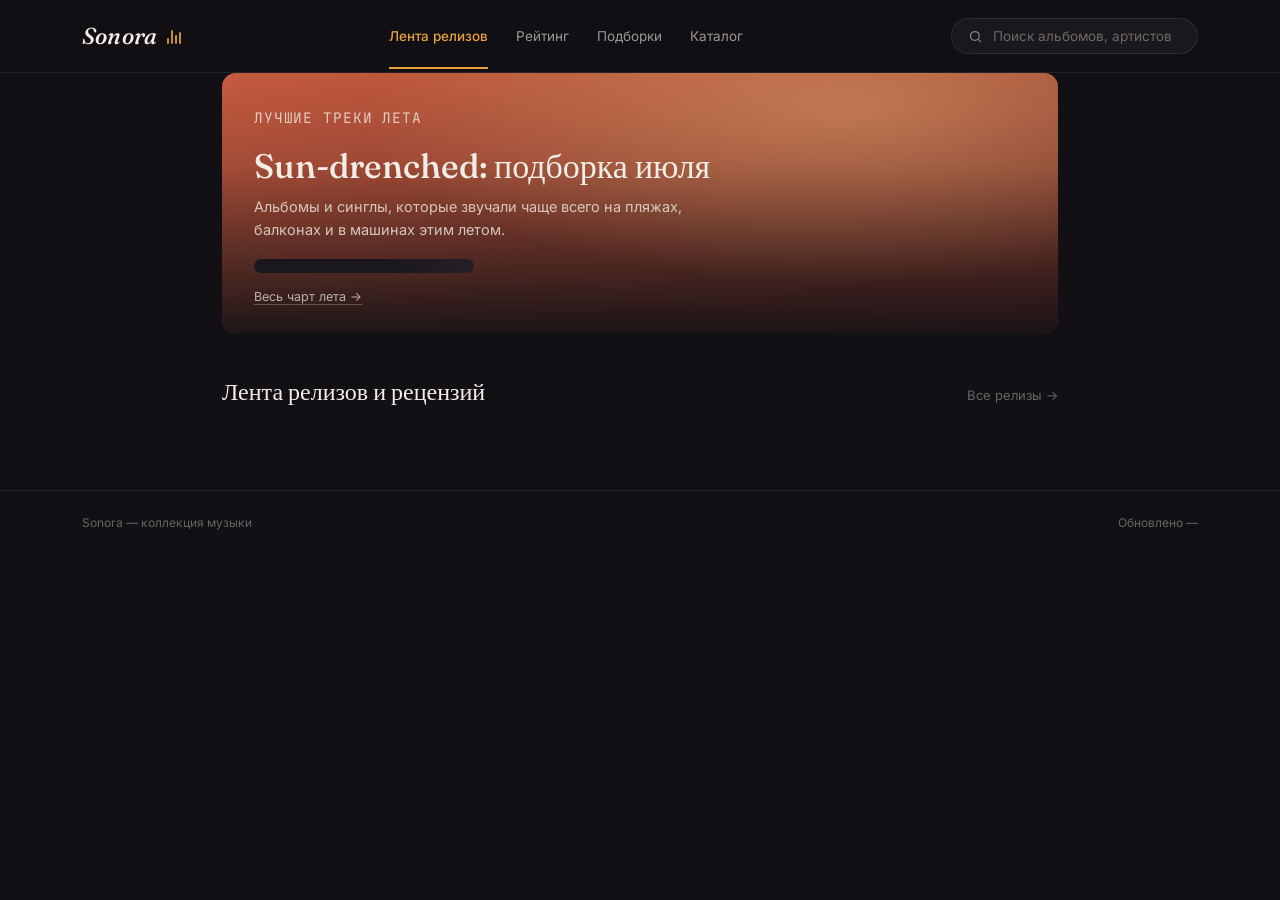
==== commit 571621b4: "Update index.html" ====
--- a/index.html
+++ b/index.html
@@ -184,7 +184,11 @@
   }
   .post-cover {
     width: 200px; height: 200px; flex-shrink: 0;
-    border-radius: var(--radius-sm); background-size: cover; background-position: center;
+    border-radius: var(--radius-sm); 
+    background-size: cover; 
+    background-position: center;
+    background-repeat: no-repeat; /* 👈 Запрещаем дублирование по краям */
+    background-color: var(--surface-2); /* Темный фон на случай неровных краев картинки */
     border: 1px solid rgba(255,255,255,0.05);
   }
   .post-content {
@@ -320,8 +324,8 @@
     </div>
     <nav aria-label="Разделы сайта">
       <a href="index.html" class="active">Лента релизов</a>
-      <a href="rating.html">Рейтинг</a> <!-- ДОБАВИЛИ ССЫЛКУ -->
-      <a href="summer.html">Треки лета</a>
+      <a href="rating.html">Рейтинг</a> 
+      <a href="playlists.html">Подборки</a>
       <a href="releases.html">Каталог</a>
     </nav>
     <div class="search" role="search">
--- a/modal.css
+++ b/modal.css
@@ -82,3 +82,26 @@
   .modal-poster { width: 160px; height: 160px; }
   .modal-rating { justify-content: center; }
 }
+/* ---------- Оценки (звёзды) ---------- */
+.stars { 
+  display: inline-flex; gap: 2px; vertical-align: middle; 
+}
+.stars .star {
+  position: relative; width: 12px; height: 12px; flex-shrink: 0;
+}
+.stars .star svg { 
+  position: absolute; inset: 0; width: 100%; height: 100%; 
+}
+.stars .star .empty { 
+  color: var(--border-strong); fill: none; stroke: currentColor; stroke-width: 1.5; 
+}
+.stars .star .fill {
+  color: var(--accent); fill: currentColor; overflow: hidden;
+  clip-path: inset(0 calc(100% - var(--fill, 0%)) 0 0);
+}
+.stars.lg .star { 
+  width: 17px; height: 17px; 
+}
+.rating-num { 
+  font-family: 'JetBrains Mono', monospace; font-size: 12px; color: var(--text-secondary); margin-left: 6px; 
+}
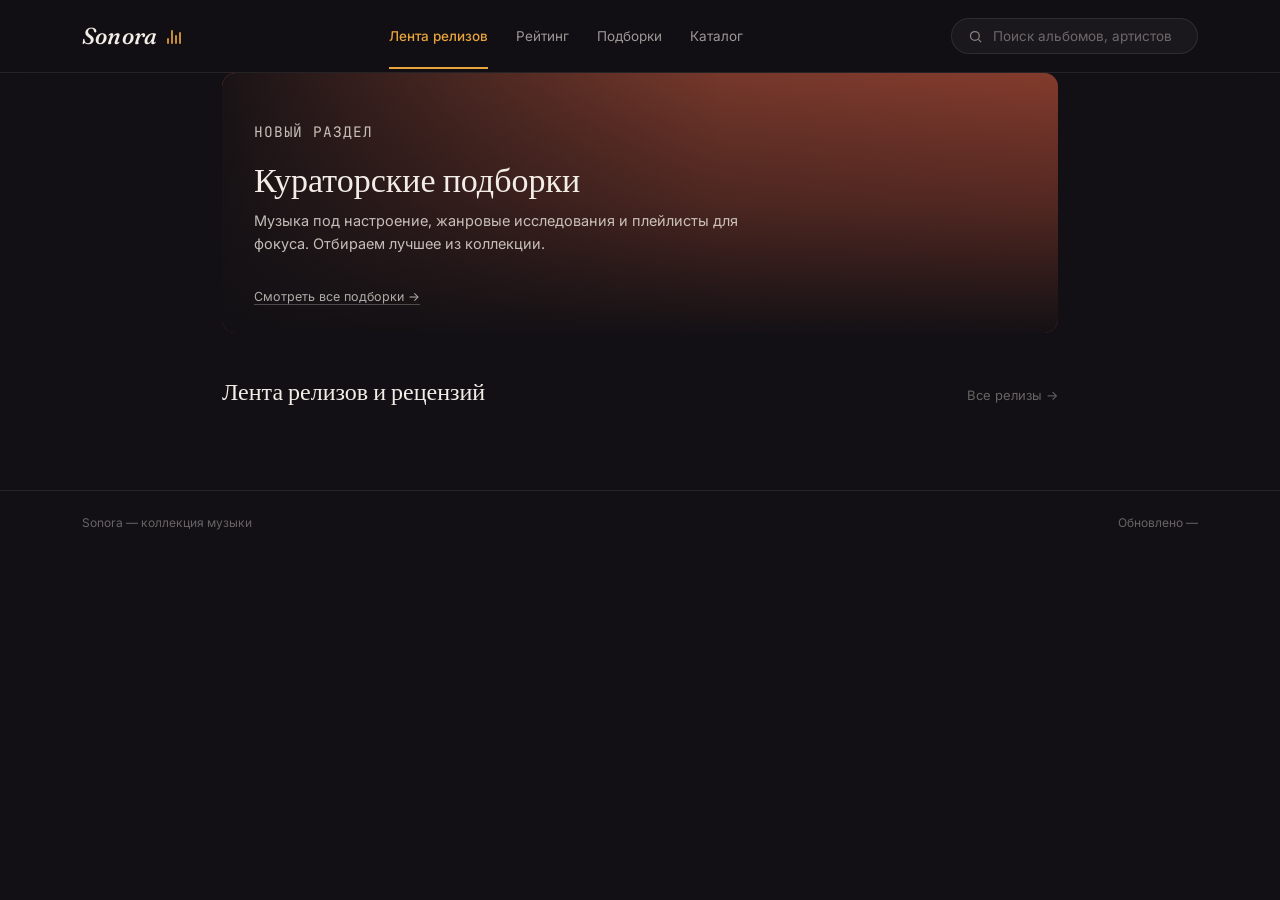
==== commit c9781938: "Refactor hero section and add collage feature" ====
--- a/index.html
+++ b/index.html
@@ -121,10 +121,27 @@
     margin-bottom:44px;
   }
   .hero::before{
-    content:''; position:absolute; inset:0;
-    background:
-      radial-gradient(ellipse at 75% 15%, rgba(255,214,140,0.35), transparent 55%),
-      linear-gradient(0deg, rgba(18,16,20,0.92) 0%, rgba(18,16,20,0.15) 65%, transparent 100%);
+    content:''; position:absolute; inset:0; z-index: 1;
+    background: 
+      linear-gradient(0deg, rgba(18,16,20,0.98) 0%, rgba(18,16,20,0.5) 50%, rgba(18,16,20,0.2) 100%),
+      linear-gradient(90deg, rgba(18,16,20,0.95) 0%, rgba(18,16,20,0.2) 60%, transparent 100%);
+  }
+  
+  /* Контейнер коллажа */
+  .hero-collage {
+    position: absolute; inset: 0; z-index: 0;
+    display: grid; 
+    grid-template-columns: repeat(auto-fill, minmax(110px, 1fr));
+    gap: 0;
+    opacity: 0.45; /* Прозрачность обложек */
+  }
+  .hero-collage .cover-item {
+    aspect-ratio: 1; background-size: cover; background-position: center;
+  }
+  
+  /* Поднимаем контент над фоном */
+  .hero-content {
+    position:relative; z-index:2; padding:28px 32px; max-width:560px;
   }
   .hero-content{position:relative; padding:28px 32px; max-width:560px;}
   .eyebrow{
@@ -337,17 +354,18 @@
 
 <main class="wrap">
 
-  <section class="hero" id="summer">
-    <div class="hero-content" id="hero-content">
-      <p class="eyebrow">Лучшие треки лета</p>
-      <h1>Sun-drenched: подборка июля</h1>
-      <p>Альбомы и синглы, которые звучали чаще всего на пляжах, балконах и в машинах этим летом.</p>
-      <div class="hero-track-list" id="hero-track-list">
-        <span class="skeleton" style="width:220px;height:14px;display:block;"></span>
-      </div>
-      <a class="hero-link" href="summer.html">Весь чарт лета →</a>
+  <section class="hero" id="playlists-hero">
+    <!-- Сюда JS загрузит картинки обложек -->
+    <div class="hero-collage" id="hero-collage"></div>
+    
+    <div class="hero-content">
+      <p class="eyebrow">Новый раздел</p>
+      <h1>Кураторские подборки</h1>
+      <p>Музыка под настроение, жанровые исследования и плейлисты для фокуса. Отбираем лучшее из коллекции.</p>
+      <a class="hero-link" href="playlists.html">Смотреть все подборки →</a>
     </div>
   </section>
+
 
   <section id="releases">
     <div class="section-head">
@@ -449,15 +467,7 @@
   return data;
 }
 
-async function fetchSummerPicks(){
-  const { data, error } = await supabase
-    .from(RELEASE_CARDS_VIEW)
-    .select('*')
-    .eq('is_summer_pick', true)
-    .order('summer_pick_rank', { ascending: true });
-  if (error) throw error;
-  return data;
-}
+
 
 async function searchReleases(query){
   if (!query.trim()) return fetchLatestAdded(10);
@@ -487,23 +497,25 @@
   }
 }
 
-async function renderHero(){
-  const list = document.getElementById('hero-track-list');
+// Загружает последние обложки из базы и строит коллаж
+async function renderHeroCollage(){
+  const collage = document.getElementById('hero-collage');
   try {
-    const picks = await fetchSummerPicks();
-    picks.forEach(cacheRelease);
-    if (!picks.length){
-      list.innerHTML = `<span class="state-msg">Подборка ещё формируется.</span>`;
-      return;
+    const { data, error } = await supabase
+      .from(RELEASE_CARDS_VIEW)
+      .select('cover_url, cover_theme')
+      .not('cover_url', 'is', null) // Берем только те, где есть картинка
+      .limit(16); // 16 штук хватит, чтобы заполнить баннер
+
+    if (error) throw error;
+
+    if (data && data.length) {
+      collage.innerHTML = data.map(r => 
+        `<div class="cover-item" style="background-image: url('${r.cover_url}')"></div>`
+      ).join('');
     }
-    const shown = picks.slice(0, 3);
-    const rest = picks.length - shown.length;
-    list.innerHTML = shown.map((p, i) =>
-      `<button data-id="${p.id}">${String(i+1).padStart(2,'0')} ${p.summer_pick_label || p.title}</button>`
-    ).join('') + (rest > 0 ? `<span>+${rest} трек${rest === 1 ? '' : 'ов'}</span>` : '');
   } catch (err){
-    console.error(err);
-    list.innerHTML = `<span class="state-msg error">Не удалось загрузить подборку.</span>`;
+    console.error('Ошибка загрузки обложек для баннера:', err);
   }
 }
 
@@ -535,7 +547,7 @@
   `Обновлено ${new Date().toLocaleDateString('ru-RU', { day:'numeric', month:'long', year:'numeric' })}`;
 
 Promise.all([
-  renderHero(),
+  renderHeroCollage(),
   renderReleaseGrid(),
 ]);
 
